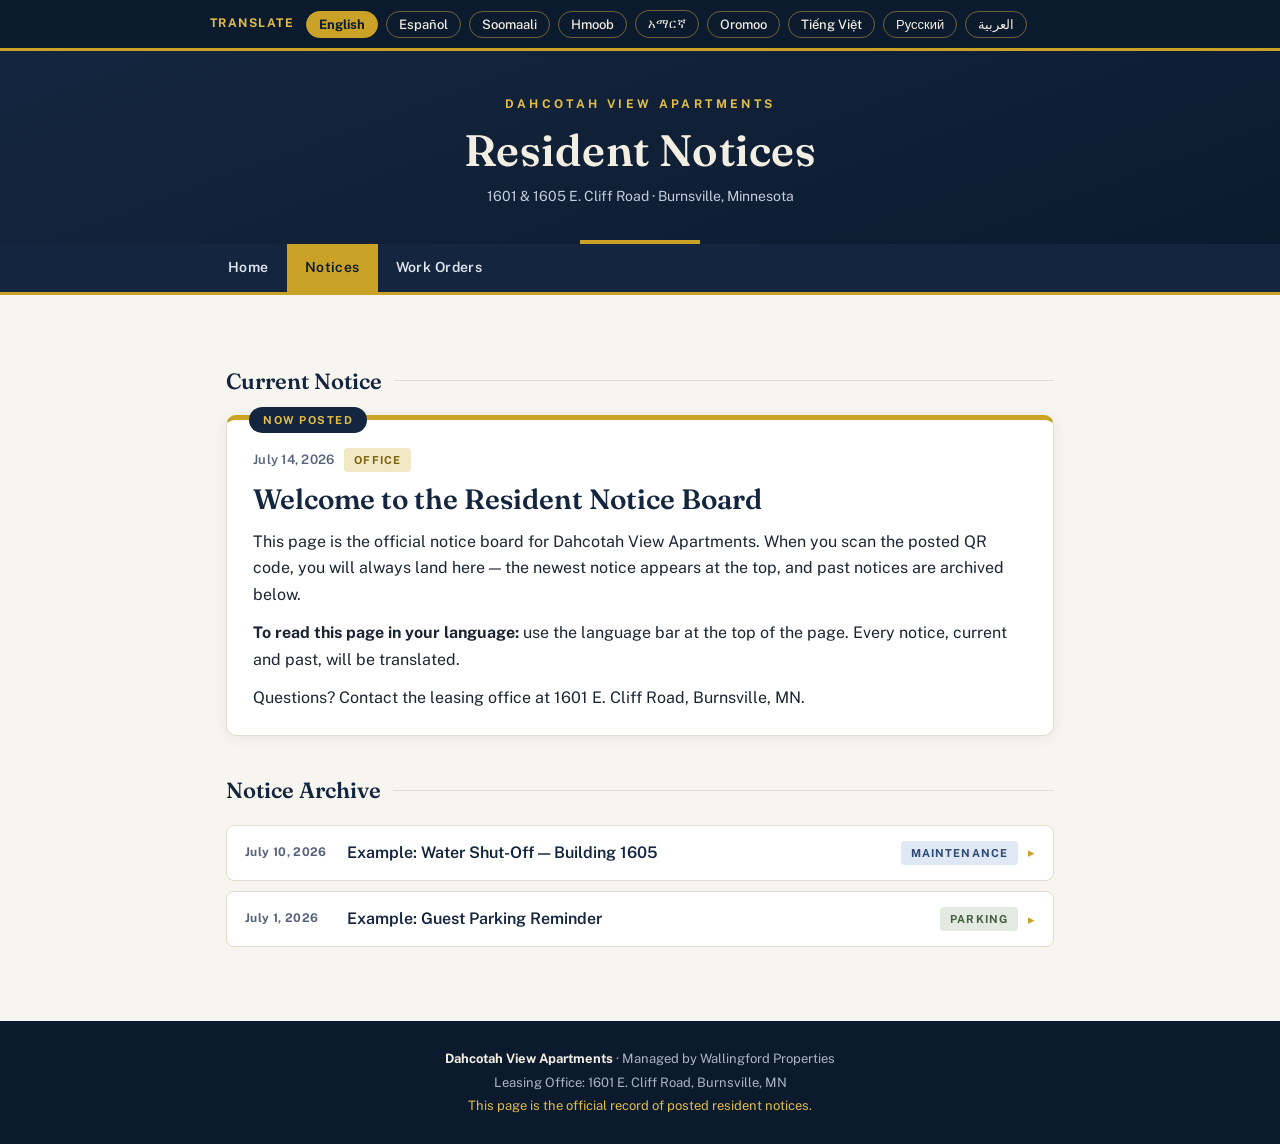
==== notices.html @ fcb6a212 "Add files via upload" ====
<!DOCTYPE html>
<html lang="en">
<head>
<meta charset="UTF-8">
<meta name="viewport" content="width=device-width, initial-scale=1.0">
<meta name="description" content="Official resident notices for Dahcotah View Apartments, Burnsville, MN. Readable in any language.">
<title>Resident Notices — Dahcotah View Apartments</title>
<link rel="preconnect" href="https://fonts.googleapis.com">
<link rel="preconnect" href="https://fonts.gstatic.com" crossorigin>
<link href="https://fonts.googleapis.com/css2?family=Fraunces:opsz,wght@9..144,500;9..144,600;9..144,700&family=Public+Sans:wght@400;500;600;700&display=swap" rel="stylesheet">
<style>
  :root {
    --navy: #14263f;
    --navy-deep: #0c1a2e;
    --navy-soft: #22385c;
    --gold: #c9a227;
    --gold-bright: #e0bc4a;
    --gold-pale: #f3e8c4;
    --paper: #f7f5ef;
    --card: #ffffff;
    --ink: #1c2431;
    --ink-soft: #55617a;
    --line: #e2ddd0;
    --emergency: #a83232;
  }

  * { box-sizing: border-box; margin: 0; padding: 0; }

  html { scroll-behavior: smooth; }
  @media (prefers-reduced-motion: reduce) {
    html { scroll-behavior: auto; }
    * { animation: none !important; transition: none !important; }
  }

  body {
    font-family: "Public Sans", -apple-system, BlinkMacSystemFont, sans-serif;
    background: var(--paper);
    color: var(--ink);
    line-height: 1.65;
    top: 0 !important; /* keep page in place when Google Translate loads */
  }

  /* Tidy the Google Translate injected banner */
  .goog-te-banner-frame, .skiptranslate iframe.skiptranslate { display: none !important; }
  body > .skiptranslate { display: none !important; }

  /* ---------- Language bar ---------- */
  .lang-bar {
    position: sticky;
    top: 0;
    z-index: 50;
    background: var(--navy-deep);
    border-bottom: 3px solid var(--gold);
    padding: 10px 16px;
  }
  .lang-bar-inner {
    max-width: 860px;
    margin: 0 auto;
    display: flex;
    flex-wrap: wrap;
    align-items: center;
    gap: 8px;
  }
  .lang-label {
    color: var(--gold-bright);
    font-size: 12px;
    font-weight: 700;
    letter-spacing: 0.12em;
    text-transform: uppercase;
    margin-right: 4px;
  }
  .lang-btn {
    background: transparent;
    border: 1px solid rgba(224, 188, 74, 0.45);
    color: #f2eee2;
    font-family: inherit;
    font-size: 13px;
    font-weight: 500;
    padding: 5px 12px;
    border-radius: 999px;
    cursor: pointer;
    transition: background 0.15s, border-color 0.15s;
  }
  .lang-btn:hover, .lang-btn:focus-visible {
    background: var(--navy-soft);
    border-color: var(--gold-bright);
  }
  .lang-btn:focus-visible { outline: 2px solid var(--gold-bright); outline-offset: 2px; }
  .lang-btn.active { background: var(--gold); border-color: var(--gold); color: var(--navy-deep); font-weight: 700; }
  #google_translate_element { margin-left: auto; }
  #google_translate_element .goog-te-gadget { font-size: 0; color: transparent; }
  #google_translate_element select {
    font-family: inherit;
    font-size: 13px;
    padding: 5px 8px;
    border-radius: 6px;
    border: 1px solid rgba(224, 188, 74, 0.45);
    background: var(--navy-soft);
    color: #f2eee2;
    max-width: 170px;
  }

  /* ---------- Header ---------- */
  header {
    background: linear-gradient(160deg, var(--navy) 0%, var(--navy-deep) 100%);
    color: #f2eee2;
    padding: 44px 20px 36px;
    text-align: center;
    position: relative;
    overflow: hidden;
  }
  header::after {
    content: "";
    position: absolute;
    left: 50%;
    bottom: 0;
    transform: translateX(-50%);
    width: 120px;
    height: 4px;
    background: var(--gold);
  }
  .property-eyebrow {
    font-size: 12px;
    font-weight: 700;
    letter-spacing: 0.28em;
    text-transform: uppercase;
    color: var(--gold-bright);
    margin-bottom: 10px;
  }
  header h1 {
    font-family: "Fraunces", Georgia, serif;
    font-weight: 600;
    font-size: clamp(30px, 6vw, 44px);
    letter-spacing: 0.01em;
    line-height: 1.15;
  }
  .property-sub {
    margin-top: 10px;
    font-size: 14px;
    color: #c4cddc;
  }

  /* ---------- Site nav ---------- */
  .site-nav { background: var(--navy); border-bottom: 3px solid var(--gold); }
  .site-nav-inner { max-width: 860px; margin: 0 auto; display: flex; }
  .site-nav a { color: #dfe5ee; text-decoration: none; font-size: 14px; font-weight: 600; padding: 12px 18px; letter-spacing: 0.03em; }
  .site-nav a:hover { background: var(--navy-soft); color: var(--gold-bright); }
  .site-nav a.current { background: var(--gold); color: var(--navy-deep); }

  /* ---------- Layout ---------- */
  main { max-width: 860px; margin: 0 auto; padding: 32px 16px 64px; }

  .section-heading {
    display: flex;
    align-items: center;
    gap: 12px;
    margin: 36px 0 16px;
  }
  .section-heading h2 {
    font-family: "Fraunces", Georgia, serif;
    font-weight: 600;
    font-size: 22px;
    color: var(--navy);
    white-space: nowrap;
  }
  .section-heading::after {
    content: "";
    flex: 1;
    height: 1px;
    background: var(--line);
  }

  /* ---------- Featured notice ---------- */
  .featured {
    background: var(--card);
    border: 1px solid var(--line);
    border-top: 5px solid var(--gold);
    border-radius: 10px;
    padding: 28px 26px 24px;
    box-shadow: 0 2px 14px rgba(20, 38, 63, 0.07);
    position: relative;
  }
  .posted-stamp {
    position: absolute;
    top: -13px;
    left: 22px;
    background: var(--navy);
    color: var(--gold-bright);
    font-size: 11px;
    font-weight: 700;
    letter-spacing: 0.14em;
    text-transform: uppercase;
    padding: 4px 14px;
    border-radius: 999px;
  }
  .notice-meta {
    display: flex;
    flex-wrap: wrap;
    align-items: center;
    gap: 10px;
    margin-bottom: 10px;
  }
  .notice-date {
    font-size: 13px;
    font-weight: 600;
    color: var(--ink-soft);
    letter-spacing: 0.02em;
  }
  .tag {
    font-size: 11px;
    font-weight: 700;
    letter-spacing: 0.1em;
    text-transform: uppercase;
    padding: 3px 10px;
    border-radius: 4px;
    background: var(--gold-pale);
    color: #7a6212;
  }
  .tag.emergency { background: #f6dede; color: var(--emergency); }
  .tag.maintenance { background: #dfe8f4; color: #2c4a75; }
  .tag.parking { background: #e4e9e2; color: #44603f; }
  .tag.community { background: #efe3ee; color: #6d3b66; }
  .featured h3 {
    font-family: "Fraunces", Georgia, serif;
    font-weight: 600;
    font-size: clamp(22px, 4.5vw, 28px);
    color: var(--navy);
    margin-bottom: 12px;
    line-height: 1.25;
  }
  .notice-body p { margin-bottom: 12px; }
  .notice-body p:last-child { margin-bottom: 0; }
  .notice-body ul { margin: 0 0 12px 22px; }
  .notice-body li { margin-bottom: 4px; }

  /* ---------- Archive ---------- */
  .archive-item {
    background: var(--card);
    border: 1px solid var(--line);
    border-radius: 8px;
    margin-bottom: 10px;
    overflow: hidden;
  }
  .archive-item summary {
    list-style: none;
    cursor: pointer;
    display: flex;
    flex-wrap: wrap;
    align-items: center;
    gap: 10px;
    padding: 14px 18px;
  }
  .archive-item summary::-webkit-details-marker { display: none; }
  .archive-item summary:focus-visible { outline: 2px solid var(--gold); outline-offset: -2px; }
  .archive-item summary:hover { background: #fbfaf6; }
  .archive-date {
    font-size: 12px;
    font-weight: 700;
    color: var(--ink-soft);
    min-width: 92px;
    letter-spacing: 0.03em;
  }
  .archive-title {
    font-weight: 600;
    color: var(--navy);
    flex: 1;
    min-width: 160px;
  }
  .archive-chevron {
    color: var(--gold);
    font-size: 13px;
    transition: transform 0.2s;
  }
  .archive-item[open] .archive-chevron { transform: rotate(90deg); }
  .archive-body {
    padding: 4px 18px 18px;
    border-top: 1px dashed var(--line);
    margin-top: 0;
    padding-top: 14px;
    color: var(--ink);
    font-size: 15px;
  }

  .empty-archive {
    text-align: center;
    color: var(--ink-soft);
    font-size: 14px;
    padding: 20px;
    background: var(--card);
    border: 1px dashed var(--line);
    border-radius: 8px;
  }

  /* ---------- Footer ---------- */
  footer {
    background: var(--navy-deep);
    color: #aab6c9;
    text-align: center;
    font-size: 13px;
    padding: 26px 16px;
    line-height: 1.8;
  }
  footer strong { color: #f2eee2; }
  footer .gold { color: var(--gold-bright); }

  @media print {
    .lang-bar, footer, .archive-chevron { display: none; }
    body { background: #fff; }
    .featured, .archive-item { box-shadow: none; }
  }
</style>
</head>
<body>

<!-- Language bar -->
<nav class="lang-bar" aria-label="Translate this page">
  <div class="lang-bar-inner">
    <span class="lang-label">Translate</span>
    <button class="lang-btn active" data-lang="en" onclick="setLanguage('en', this)">English</button>
    <button class="lang-btn" data-lang="es" onclick="setLanguage('es', this)">Español</button>
    <button class="lang-btn" data-lang="so" onclick="setLanguage('so', this)">Soomaali</button>
    <button class="lang-btn" data-lang="hmn" onclick="setLanguage('hmn', this)">Hmoob</button>
    <button class="lang-btn" data-lang="am" onclick="setLanguage('am', this)">አማርኛ</button>
    <button class="lang-btn" data-lang="om" onclick="setLanguage('om', this)">Oromoo</button>
    <button class="lang-btn" data-lang="vi" onclick="setLanguage('vi', this)">Tiếng Việt</button>
    <button class="lang-btn" data-lang="ru" onclick="setLanguage('ru', this)">Русский</button>
    <button class="lang-btn" data-lang="ar" onclick="setLanguage('ar', this)">العربية</button>
    <div id="google_translate_element" aria-label="More languages"></div>
  </div>
</nav>

<header>
  <p class="property-eyebrow">Dahcotah View Apartments</p>
  <h1>Resident Notices</h1>
  <p class="property-sub">1601 &amp; 1605 E. Cliff Road &middot; Burnsville, Minnesota</p>
</header>

<nav class="site-nav" aria-label="Site pages">
  <div class="site-nav-inner">
    <a href="index.html">Home</a>
    <a href="notices.html" class="current">Notices</a>
    <a href="workorder.html">Work Orders</a>
  </div>
</nav>

<main>
  <div class="section-heading"><h2>Current Notice</h2></div>
  <article class="featured" id="featured-notice">
    <span class="posted-stamp">Now Posted</span>
    <!-- filled by script -->
  </article>

  <div class="section-heading"><h2>Notice Archive</h2></div>
  <section id="archive" aria-label="Past notices">
    <!-- filled by script -->
  </section>
</main>

<footer>
  <strong>Dahcotah View Apartments</strong> &middot; Managed by Wallingford Properties<br>
  Leasing Office: 1601 E. Cliff Road, Burnsville, MN<br>
  <span class="gold">This page is the official record of posted resident notices.</span>
</footer>

<script src="notices.js"></script>
<script>
  // ---------- Render notices ----------
  function formatDate(iso) {
    const d = new Date(iso + "T12:00:00");
    return d.toLocaleDateString("en-US", { year: "numeric", month: "long", day: "numeric" });
  }
  function tagClass(category) {
    return "tag " + (category || "").toLowerCase().replace(/[^a-z]/g, "");
  }

  const sorted = [...NOTICES].sort((a, b) => b.date.localeCompare(a.date));
  const featured = sorted.find(n => n.pinned) || sorted[0];
  const rest = sorted.filter(n => n !== featured);

  const featuredEl = document.getElementById("featured-notice");
  if (featured) {
    featuredEl.insertAdjacentHTML("beforeend", `
      <div class="notice-meta">
        <span class="notice-date">${formatDate(featured.date)}</span>
        <span class="${tagClass(featured.category)}">${featured.category}</span>
      </div>
      <h3>${featured.title}</h3>
      <div class="notice-body">${featured.body}</div>
    `);
  }

  const archiveEl = document.getElementById("archive");
  if (rest.length === 0) {
    archiveEl.innerHTML = `<p class="empty-archive">No past notices yet. New notices will be archived here automatically.</p>`;
  } else {
    archiveEl.innerHTML = rest.map(n => `
      <details class="archive-item">
        <summary>
          <span class="archive-date">${formatDate(n.date)}</span>
          <span class="archive-title">${n.title}</span>
          <span class="${tagClass(n.category)}">${n.category}</span>
          <span class="archive-chevron" aria-hidden="true">&#9656;</span>
        </summary>
        <div class="archive-body notice-body">${n.body}</div>
      </details>
    `).join("");
  }

  // ---------- Google Translate ----------
  function googleTranslateElementInit() {
    new google.translate.TranslateElement({
      pageLanguage: "en",
      autoDisplay: false,
      layout: google.translate.TranslateElement.InlineLayout.SIMPLE
    }, "google_translate_element");
  }

  // Language switching works by setting the "googtrans" cookie that
  // Google Translate reads on page load, then refreshing the page.
  // This is the most reliable method across all browsers and phones.
  function setLanguage(code, btn) {
    const expire = "Thu, 01 Jan 1970 00:00:00 UTC";
    // Clear any existing translation cookie first
    document.cookie = "googtrans=; path=/; expires=" + expire;
    document.cookie = "googtrans=; path=/; domain=" + location.hostname + "; expires=" + expire;
    document.cookie = "googtrans=; path=/; domain=." + location.hostname + "; expires=" + expire;

    if (code !== "en") {
      document.cookie = "googtrans=/en/" + code + "; path=/";
    }
    location.reload();
  }

  // On load: highlight the button matching the active translation cookie
  (function markActiveLanguage() {
    const match = document.cookie.match(/googtrans=\/en\/([a-zA-Z-]+)/);
    const active = match ? match[1] : "en";
    document.querySelectorAll(".lang-btn").forEach(b => {
      b.classList.toggle("active", b.dataset.lang === active);
    });
  })();
</script>
<script src="https://translate.google.com/translate_a/element.js?cb=googleTranslateElementInit" defer></script>
</body>
</html>
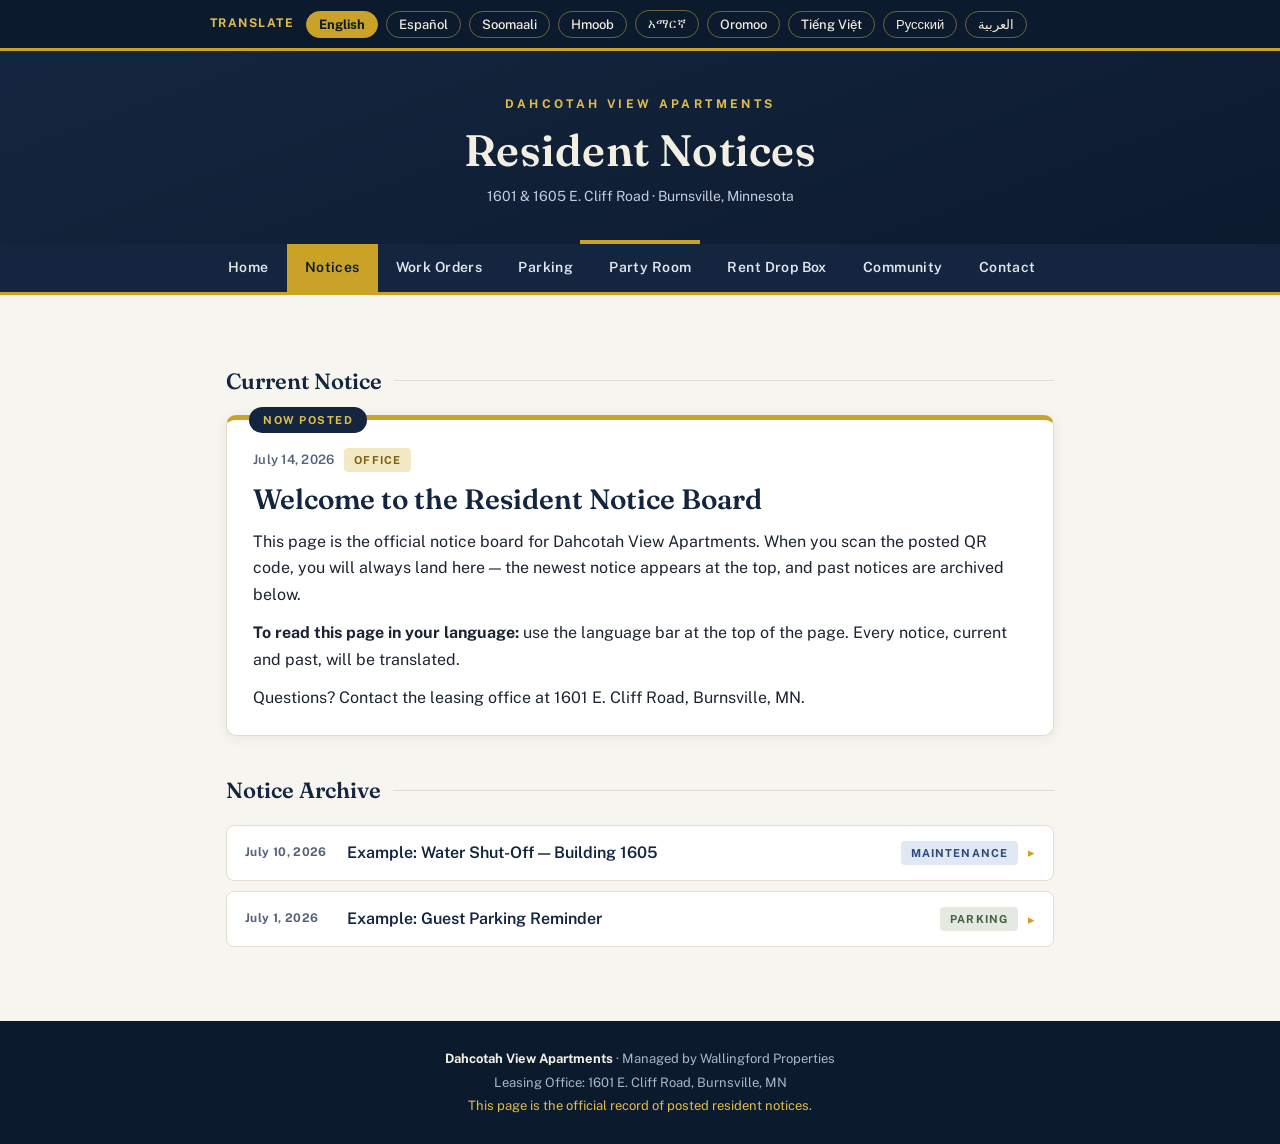
==== commit d58fa92f: "Add files via upload" ====
--- a/notices.html
+++ b/notices.html
@@ -340,6 +340,11 @@
     <a href="index.html">Home</a>
     <a href="notices.html" class="current">Notices</a>
     <a href="workorder.html">Work Orders</a>
+    <a href="parking.html">Parking</a>
+    <a href="partyroom.html">Party Room</a>
+    <a href="rentbox.html">Rent Drop Box</a>
+    <a href="community.html">Community</a>
+    <a href="contact.html">Contact</a>
   </div>
 </nav>
 
